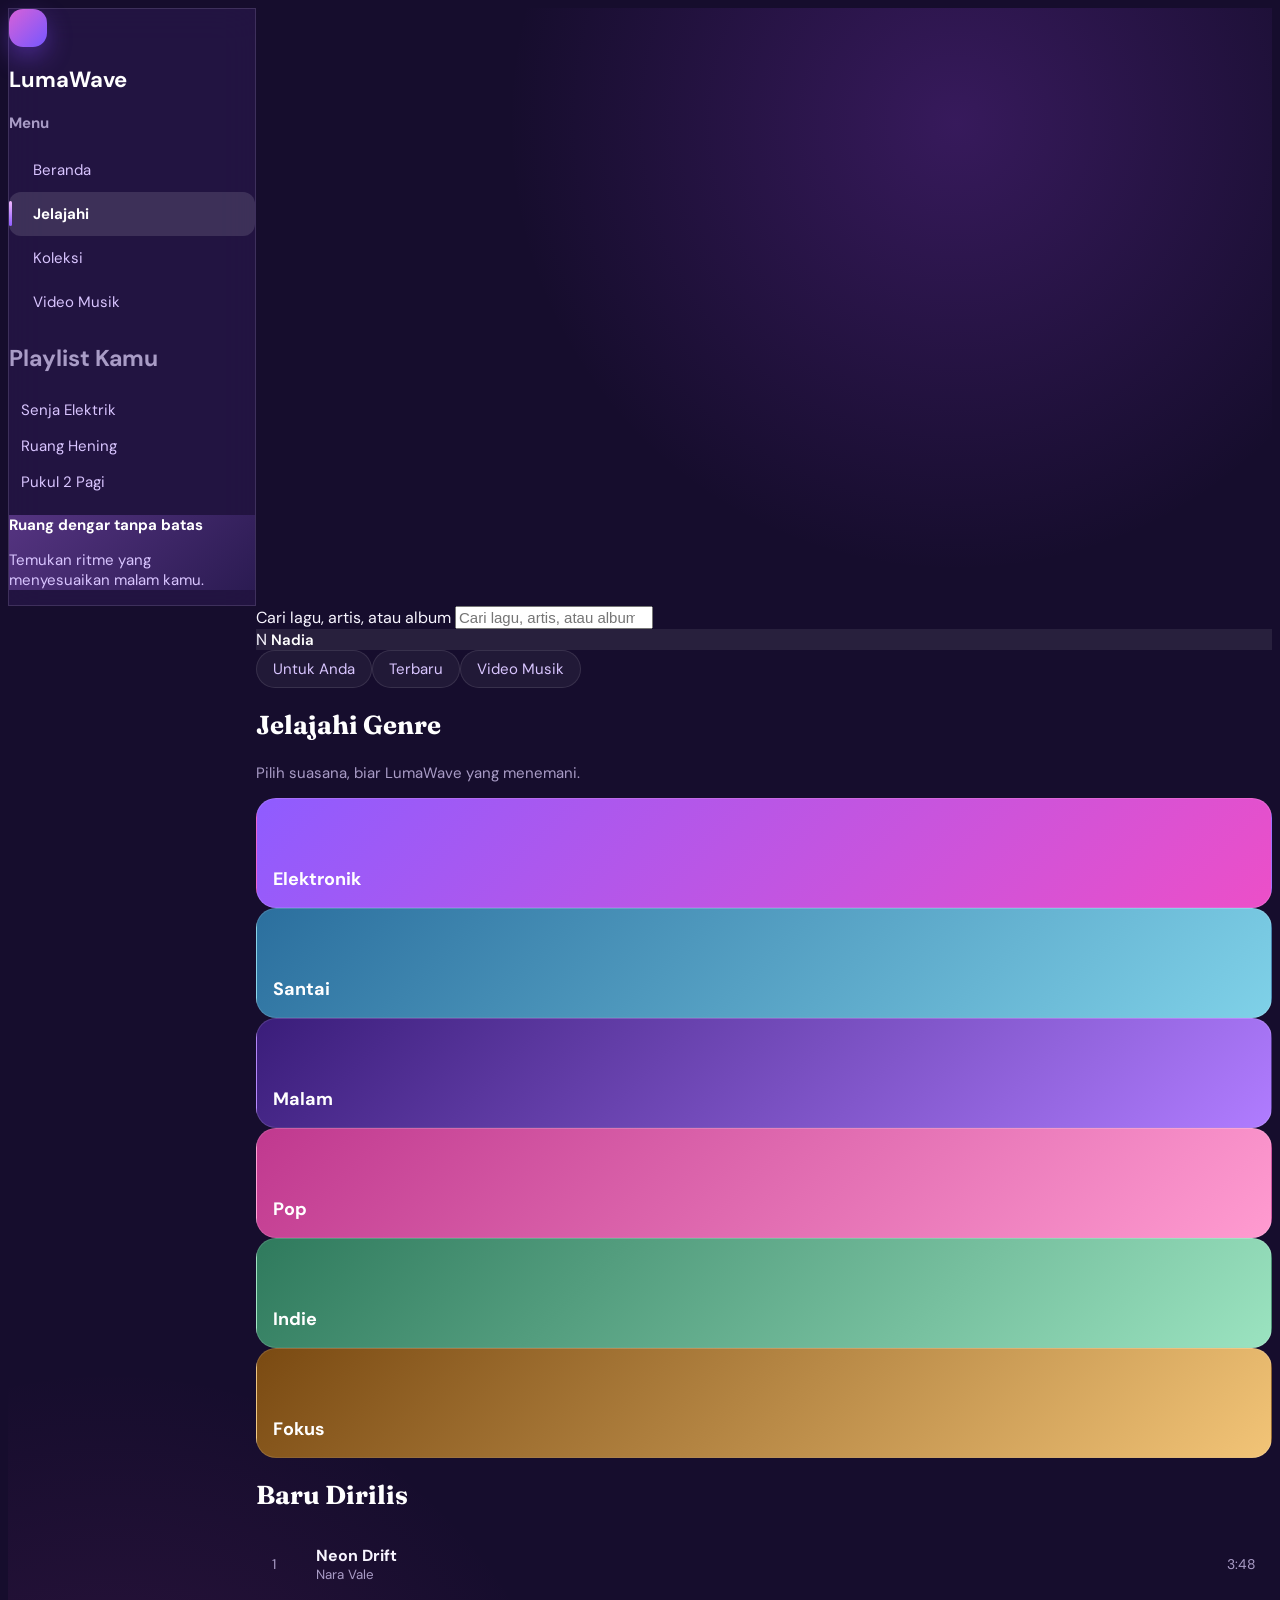
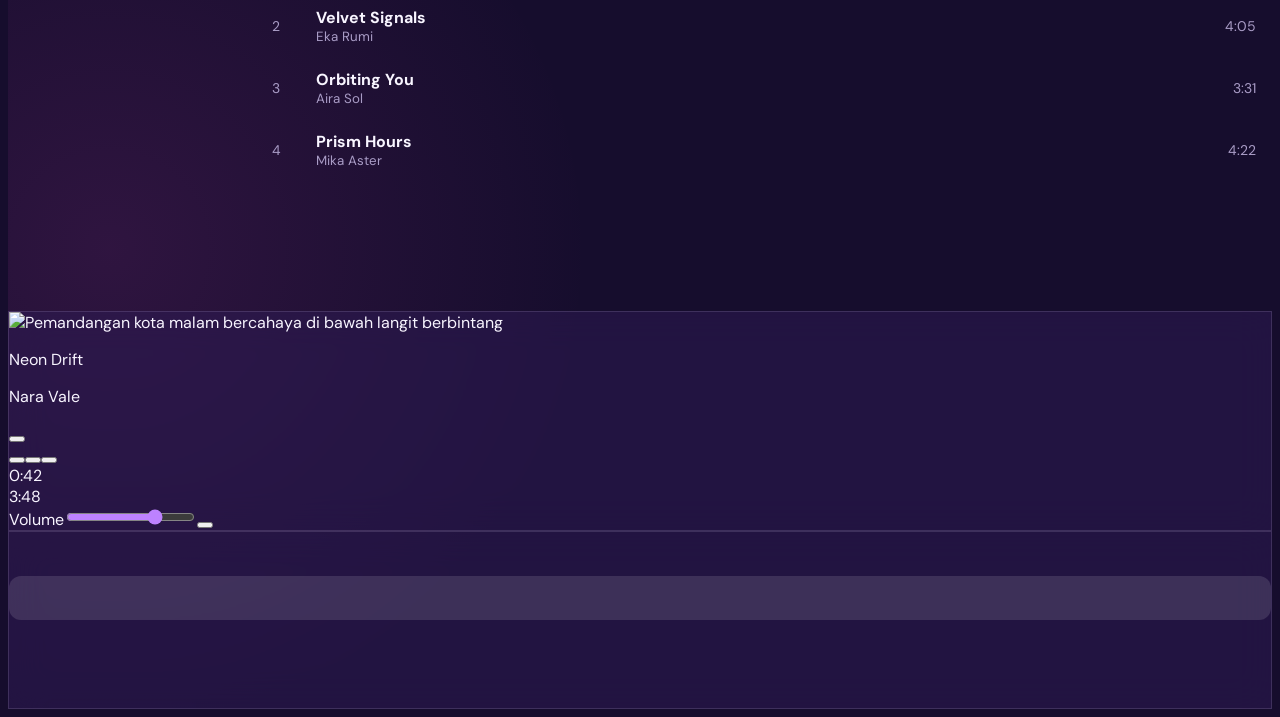
==== jelajahi.html @ eb0e6c45 "first commit" ====
<!doctype html>
<html lang="id">

<head>
  <meta charset="UTF-8">
  <meta name="viewport" content="width=device-width, initial-scale=1.0">
  <title>Jelajahi — LumaWave</title>
  <link
    href="https://fonts.googleapis.com/css2?family=DM+Sans:wght@400;500;600;700&amp;family=Fraunces:opsz,wght@9..144,600;9..144,700&amp;display=swap"
    rel="stylesheet">
  <style>
    :root {
      --bg: #160d2d;
      --panel: rgba(47, 28, 85, .52);
      --line: rgba(230, 215, 255, .14);
      --lavender: #d9c5ff;
      --violet: #8f5cff;
      --magenta: #ec4fc8;
      --muted: #a99cc6;
    }

    * {
      box-sizing: border-box;
    }

    body {
      font-family: "DM Sans", sans-serif;
      color: #f8f5ff;
      overflow-x: hidden;
    }

    .app-shell {
      width: 100%;
      min-height: calc(100 * min(var(--vh, 1vh), 1vh));
      background:
        radial-gradient(circle at 75% 5%, rgba(153, 64, 231, .25), transparent 28rem),
        radial-gradient(circle at 8% 80%, rgba(216, 70, 190, .13), transparent 30rem),
        #160d2d;
    }

    .glass {
      background: var(--panel);
      border: 1px solid var(--line);
      backdrop-filter: blur(18px);
    }

    .sidebar {
      width: 248px;
    }

    .main-area {
      padding-bottom: 130px;
    }

    .hero {
      min-height: 395px;
      overflow: hidden;
      position: relative;
      isolation: isolate;
    }

    .hero::after {
      content: "";
      position: absolute;
      inset: 0;
      z-index: -1;
      background: linear-gradient(90deg, rgba(21, 11, 48, .96) 2%, rgba(26, 12, 53, .68) 48%, rgba(31, 12, 56, .12) 100%);
    }

    .hero-image {
      position: absolute;
      inset: 0;
      z-index: -2;
      width: 100%;
      height: 100%;
      object-fit: cover;
      opacity: .8;
    }

    .brand-mark {
      width: 38px;
      height: 38px;
      border-radius: 14px;
      display: grid;
      place-items: center;
      background: linear-gradient(135deg, #d761d8, #7657ff);
      box-shadow: 0 10px 24px rgba(131, 76, 255, .38);
    }

    .wave-bars {
      height: 48px;
      display: flex;
      align-items: center;
      gap: 4px;
    }

    .wave-bars span {
      width: 4px;
      border-radius: 99px;
      background: linear-gradient(#f2b8ff, #875bff);
      height: 12px;
    }

    .is-playing .wave-bars span {
      animation: pulseWave .8s ease-in-out infinite alternate;
    }

    .is-playing .wave-bars span:nth-child(2n) {
      animation-delay: .2s;
    }

    .is-playing .wave-bars span:nth-child(3n) {
      animation-delay: .45s;
    }

    @keyframes pulseWave {
      from {
        height: 8px;
        opacity: .55;
      }

      to {
        height: 46px;
        opacity: 1;
      }
    }

    .album-card,
    .video-card {
      transition: transform .25s ease, border-color .25s ease, box-shadow .25s ease;
    }

    .album-card:hover,
    .video-card:hover {
      transform: translateY(-5px);
      border-color: rgba(221, 191, 255, .55);
    }

    .album-card.active {
      border-color: #d9b7ff;
      box-shadow: 0 0 0 2px rgba(192, 130, 255, .28), 0 18px 35px rgba(4, 0, 20, .38);
    }

    .album-card.active .album-select {
      opacity: 1;
      transform: scale(1);
    }

    .album-select {
      opacity: 0;
      transform: scale(.75);
      transition: .2s ease;
    }

    .control-button {
      transition: transform .18s ease, background .18s ease;
    }

    .control-button:hover {
      transform: scale(1.07);
    }

    .progress-track {
      cursor: pointer;
    }

    .progress-fill {
      width: 22%;
      transition: width .2s linear;
    }

    .notice {
      opacity: 0;
      transform: translateY(12px);
      pointer-events: none;
      transition: .25s ease;
    }

    .notice.show {
      opacity: 1;
      transform: translateY(0);
    }

    input[type="range"] {
      accent-color: #bd82ff;
    }

    button:focus-visible,
    input:focus-visible {
      outline: 3px solid #e3c8ff;
      outline-offset: 3px;
    }

    .reveal {
      animation: reveal .6s both;
    }

    @keyframes reveal {
      from {
        opacity: 0;
        transform: translateY(16px);
      }

      to {
        opacity: 1;
        transform: translateY(0);
      }
    }

    @media (max-width: 900px) {
      .sidebar {
        display: none;
      }

      .main-area {
        padding-bottom: 162px;
      }

      .player-inner {
        grid-template-columns: 1fr !important;
        gap: 10px;
      }

      .player-extra {
        display: none;
      }
    }

    @media (max-width: 640px) {
      .hero {
        min-height: 455px;
      }

      .hero::after {
        background: linear-gradient(0deg, rgba(21, 11, 48, .98), rgba(31, 12, 56, .22));
      }

      .album-row,
      .video-row {
        overflow-x: auto;
        scroll-snap-type: x mandatory;
        padding-bottom: 10px;
      }

      .album-card {
        min-width: 160px;
        scroll-snap-align: start;
      }

      .video-card {
        min-width: 235px;
        scroll-snap-align: start;
      }

      .mobile-nav {
        display: flex !important;
      }

      .desktop-tabs {
        overflow-x: auto;
      }
    }
  </style>
  <script src="https://cdn.jsdelivr.net/npm/lucide@0.577.0/dist/umd/lucide.min.js" type="text/javascript"></script>
  <script src="https://cdn.tailwindcss.com/3.4.17" type="text/javascript"></script>
  <link rel="stylesheet" href="extra.css">
</head>

<body data-template-id="__page-root" style="background: rgb(22, 13, 45);">
  <div class="app-shell flex">
    <aside class="sidebar glass fixed inset-y-0 left-0 z-30 flex flex-col p-5">
      <header class="flex items-center gap-3 px-2">
        <div class="brand-mark" aria-hidden="true">
          <i data-lucide="waves" class="w-5 h-5"></i>
        </div>
        <h1 data-template-id="brand-name" class="canva-text font-bold tracking-tight"
          style="color: rgb(255, 255, 255); font-weight: 700; font-style: normal; font-size: 22px;">LumaWave</h1>
      </header>
      <nav class="mt-10" aria-label="Navigasi utama">
        <p data-template-id="menu-label" class="canva-text mb-3 px-3 text-xs uppercase tracking-[.18em]"
          style="color: rgb(169, 156, 198); font-weight: 700; font-style: normal; font-size: 15px;">Menu</p>
        <div class="space-y-1"><a href="index.html" class="nav-item"><i data-lucide="home"
              class="w-4 h-4"></i><span>Beranda</span></a><a href="jelajahi.html" class="nav-item"><i
              data-lucide="compass" class="w-4 h-4"></i><span>Jelajahi</span></a><a href="koleksi.html"
            class="nav-item"><i data-lucide="library" class="w-4 h-4"></i><span>Koleksi</span></a><a
            href="video-musik.html" class="nav-item"><i data-lucide="clapperboard" class="w-4 h-4"></i><span>Video
              Musik</span></a></div>
      </nav>
      <section class="mt-9" aria-labelledby="playlist-title">
        <h2 id="playlist-title" data-template-id="playlist-label"
          class="canva-text mb-3 px-3 text-xs uppercase tracking-[.18em]"
          style="color: rgb(169, 156, 198); font-weight: 700; font-style: normal; font-size: 23px;">Playlist Kamu</h2>
        <div class="space-y-1"><a class="pl-link" href="koleksi.html#senja-elektrik">Senja Elektrik</a><a
            class="pl-link" href="koleksi.html#ruang-hening">Ruang Hening</a><a class="pl-link"
            href="koleksi.html#pukul-2-pagi">Pukul 2 Pagi</a></div>
      </section>
      <div data-template-id="sidebar-promo" class="canva-panel mt-auto rounded-2xl p-4"
        style="background: linear-gradient(135deg, rgb(85, 52, 129), rgb(43, 27, 82));"><i data-lucide="sparkles"
          class="mb-3 w-5 h-5 text-fuchsia-200"></i>
        <p data-template-id="promo-title" class="canva-text font-semibold"
          style="color: rgb(255, 255, 255); font-weight: 700; font-style: normal; font-size: 15px;">Ruang dengar tanpa
          batas</p>
        <p data-template-id="promo-copy" class="canva-text mt-1 text-xs leading-relaxed"
          style="color: rgb(217, 197, 255); font-weight: 400; font-style: normal; font-size: 15px;">Temukan ritme yang
          menyesuaikan malam kamu.</p>
      </div>
    </aside>
    <main class="main-area w-full lg:ml-[248px]">
      <div class="mx-auto w-full max-w-[1480px] px-5 py-5 sm:px-8">
        <header class="flex flex-wrap items-center justify-between gap-4 py-2"><label
            class="relative block w-full max-w-md"> <span class="sr-only">Cari lagu, artis, atau album</span> <i
              data-lucide="search" class="absolute left-4 top-1/2 h-4 w-4 -translate-y-1/2 text-violet-200/60"></i>
            <input id="search" data-template-id="search-input"
              class="canva-input w-full rounded-2xl border border-white/10 bg-white/5 py-3 pl-11 pr-4 text-sm text-white placeholder:text-violet-100/45 focus:border-violet-300/60 focus:bg-white/10"
              type="search" placeholder="Cari lagu, artis, atau album..."
              style="font-weight: 400; font-style: normal; font-size: 15px;"> </label>
          <div data-template-id="profile-chip" class="canva-tag flex items-center gap-2 rounded-full px-3 py-2 text-sm"
            style="background: rgba(255, 255, 255, 0.08);"><span
              class="grid h-7 w-7 place-items-center rounded-full bg-gradient-to-br from-fuchsia-300 to-violet-500 font-bold text-[#261244]">N</span>
            <span data-template-id="profile-name" class="canva-text"
              style="color: rgb(255, 255, 255); font-weight: 600; font-style: normal; font-size: 15px;">Nadia</span>
          </div>
        </header>
        <nav class="desktop-tabs mt-6 flex gap-3" aria-label="Kategori musik"><a class="tab-link"
            href="index.html">Untuk Anda</a><a class="tab-link" href="jelajahi.html#terbaru">Terbaru</a><a
            class="tab-link" href="video-musik.html">Video Musik</a></nav>
        <section class="mt-10" aria-labelledby="g1">
          <h2 id="g1" class="page-title">Jelajahi Genre</h2>
          <p class="page-sub">Pilih suasana, biar LumaWave yang menemani.</p>
          <div class="mt-5 grid grid-cols-2 gap-4 md:grid-cols-3"><a class="tile" href="koleksi.html#senja-elektrik"
              style="--a:#8f5cff;--b:#ec4fc8">Elektronik</a><a class="tile" href="koleksi.html#ruang-hening"
              style="--a:#2b6f9e;--b:#7fd1e8">Santai</a><a class="tile" href="koleksi.html#pukul-2-pagi"
              style="--a:#3a1d7a;--b:#b07cff">Malam</a><a class="tile" href="koleksi.html"
              style="--a:#c0398f;--b:#ff9bd0">Pop</a><a class="tile" href="koleksi.html"
              style="--a:#2f7a5d;--b:#9be3c0">Indie</a><a class="tile" href="koleksi.html"
              style="--a:#7a4a12;--b:#f2c477">Fokus</a></div>
        </section>
        <section id="terbaru" class="mt-12 scroll-mt-6" aria-labelledby="g2">
          <h2 id="g2" class="page-title">Baru Dirilis</h2>
          <div class="mt-4">
            <div class="row-track"><span class="no">1</span><span><b>Neon Drift</b><small>Nara Vale</small></span><span
                class="dur">3:48</span></div>
            <div class="row-track"><span class="no">2</span><span><b>Velvet Signals</b><small>Eka
                  Rumi</small></span><span class="dur">4:05</span></div>
            <div class="row-track"><span class="no">3</span><span><b>Orbiting You</b><small>Aira Sol</small></span><span
                class="dur">3:31</span></div>
            <div class="row-track"><span class="no">4</span><span><b>Prism Hours</b><small>Mika
                  Aster</small></span><span class="dur">4:22</span></div>
          </div>
        </section>
      </div>
    </main>
    <footer class="glass fixed bottom-0 left-0 z-40 w-full border-x-0 border-b-0 px-4 py-3 sm:px-7">
      <div class="player-inner mx-auto grid max-w-[1450px] grid-cols-[1fr_auto_1fr] items-center gap-5">
        <div class="flex min-w-0 items-center gap-3">
          <img id="playerArtwork" data-template-id="player-artwork" loading="lazy"
            class="canva-image h-12 w-12 rounded-xl object-cover"
            src="https://images.pexels.com/photos/3075993/pexels-photo-3075993.jpeg?auto=compress&amp;cs=tinysrgb&amp;w=400"
            alt="Pemandangan kota malam bercahaya di bawah langit berbintang">
          <div class="min-w-0">
            <p id="playerSong" class="truncate text-sm font-bold">Neon Drift</p>
            <p id="playerArtist" class="truncate text-xs text-violet-200/70">Nara Vale</p>
          </div><button id="playerLike" type="button" class="ml-1 text-violet-100/70 hover:text-fuchsia-200"
            aria-label="Sukai lagu"><i data-lucide="heart" class="heart-icon h-4 w-4"></i></button>
        </div>
        <div class="flex flex-col items-center gap-2">
          <div class="flex items-center gap-4">
            <button id="previousButton" class="control-button" type="button" aria-label="Lagu sebelumnya"><i
                data-lucide="skip-back" class="h-4 w-4 fill-current"></i></button><button id="mainPlay" type="button"
              class="control-button grid h-10 w-10 place-items-center rounded-full bg-white text-[#4b2470]"
              aria-label="Putar atau jeda"><i data-lucide="play" class="play-icon h-4 w-4 fill-current"></i><i
                data-lucide="pause" class="pause-icon hidden h-4 w-4 fill-current"></i></button><button id="nextButton"
              class="control-button" type="button" aria-label="Lagu berikutnya"><i data-lucide="skip-forward"
                class="h-4 w-4 fill-current"></i></button>
          </div>
          <div class="flex w-[200px] items-center gap-2 text-[10px] text-violet-200/65">
            <span id="elapsed">0:42</span>
            <div id="progressTrack" class="progress-track h-1.5 flex-1 overflow-hidden rounded-full bg-white/15"
              role="slider" aria-label="Posisi lagu" aria-valuemin="0" aria-valuemax="100" aria-valuenow="22"
              tabindex="0">
              <div id="progressFill"
                class="progress-fill h-full rounded-full bg-gradient-to-r from-fuchsia-300 to-violet-400"></div>
            </div><span>3:48</span>
          </div>
        </div>
        <div class="player-extra flex justify-end gap-3">
          <i data-lucide="volume-2" class="h-4 w-4 text-violet-200/75"></i><label class="sr-only"
            for="volume">Volume</label><input id="volume" type="range" min="0" max="100" value="72" class="w-24"><button
            type="button" aria-label="Buka antrean" class="control-button"><i data-lucide="list-music"
              class="h-5 w-5"></i></button>
        </div>
      </div>
    </footer>
    <nav
      class="mobile-nav glass fixed bottom-[88px] left-1/2 z-30 hidden w-[calc(100%-32px)] -translate-x-1/2 items-center justify-around rounded-2xl px-3 py-2"
      aria-label="Navigasi seluler"><a href="index.html" class="mnav" aria-label="Beranda"><i data-lucide="home"
          class="h-5 w-5"></i></a><a href="jelajahi.html" class="mnav" aria-label="Jelajahi"><i data-lucide="compass"
          class="h-5 w-5"></i></a><a href="koleksi.html" class="mnav" aria-label="Koleksi"><i data-lucide="library"
          class="h-5 w-5"></i></a><a href="video-musik.html" class="mnav" aria-label="Video Musik"><i
          data-lucide="clapperboard" class="h-5 w-5"></i></a>
    </nav>
    <div id="notice"
      class="notice fixed bottom-36 left-1/2 z-50 -translate-x-1/2 rounded-full border border-white/15 bg-[#3c2163] px-4 py-2 text-sm shadow-xl"
      role="status"></div>
  </div>
  <script>
    document.addEventListener("DOMContentLoaded", () => {
      lucide.createIcons();
      let playing = false, liked = false, progress = 22, timer;
      const visualizer = document.getElementById("visualizer");
      const fill = document.getElementById("progressFill");
      const elapsed = document.getElementById("elapsed");
      const notice = document.getElementById("notice");

      function showNotice(message) {
        notice.textContent = message; notice.classList.add("show");
        clearTimeout(notice.hideTimer);
        notice.hideTimer = setTimeout(() => notice.classList.remove("show"), 2400);
      }
      function renderPlayState() {
        document.querySelectorAll(".play-icon").forEach(el => el.classList.toggle("hidden", playing));
        document.querySelectorAll(".pause-icon").forEach(el => el.classList.toggle("hidden", !playing));
        visualizer?.classList.toggle("is-playing", playing);
        document.getElementById("heroPlay")?.setAttribute("aria-label", playing ? "Jeda musik" : "Putar musik");
      }
      function togglePlay() {
        playing = !playing; renderPlayState();
        clearInterval(timer);
        if (playing) timer = setInterval(() => {
          progress = progress >= 100 ? 0 : progress + 0.25;
          updateProgress();
        }, 1000);
      }
      function updateProgress() {
        fill.style.width = progress + "%";
        document.getElementById("progressTrack").setAttribute("aria-valuenow", Math.round(progress));
        const seconds = Math.floor(228 * progress / 100);
        elapsed.textContent = Math.floor(seconds / 60) + ":" + String(seconds % 60).padStart(2, "0");
      }
      function toggleLike() {
        liked = !liked;
        document.querySelectorAll(".heart-icon").forEach(icon => {
          icon.classList.toggle("fill-current", liked);
          icon.classList.toggle("text-fuchsia-300", liked);
        });
        showNotice(liked ? "Ditambahkan ke lagu favorit" : "Dihapus dari lagu favorit");
      }
      document.getElementById("heroPlay")?.addEventListener("click", togglePlay);
      document.getElementById("mainPlay").addEventListener("click", togglePlay);
      document.getElementById("heroLike")?.addEventListener("click", toggleLike);
      document.getElementById("playerLike").addEventListener("click", toggleLike);
      document.getElementById("shareButton")?.addEventListener("click", async () => {
        try { await navigator.clipboard.writeText("Midnight Echoes — Nara Vale | LumaWave"); showNotice("Judul lagu disalin ke clipboard"); }
        catch { showNotice("Siap dibagikan: Midnight Echoes — Nara Vale"); }
      });
      function setProgressFromEvent(event) {
        const rect = event.currentTarget.getBoundingClientRect();
        progress = Math.max(0, Math.min(100, ((event.clientX - rect.left) / rect.width) * 100));
        updateProgress();
      }
      const progressTrack = document.getElementById("progressTrack");
      progressTrack.addEventListener("click", setProgressFromEvent);
      progressTrack.addEventListener("keydown", (event) => {
        if (event.key === "ArrowRight" || event.key === "ArrowUp") { progress = Math.min(100, progress + 5); updateProgress(); event.preventDefault(); }
        if (event.key === "ArrowLeft" || event.key === "ArrowDown") { progress = Math.max(0, progress - 5); updateProgress(); event.preventDefault(); }
      });
      document.getElementById("previousButton").addEventListener("click", () => { progress = 0; updateProgress(); showNotice("Kembali ke awal lagu"); });
      document.getElementById("nextButton").addEventListener("click", () => { progress = 0; updateProgress(); showNotice("Lagu berikutnya dipilih"); });
      document.querySelectorAll(".album-card").forEach(card => card.addEventListener("click", () => {
        document.querySelectorAll(".album-card").forEach(item => item.classList.remove("active"));
        card.classList.add("active");
        document.getElementById("playerSong").textContent = card.dataset.song;
        document.getElementById("playerArtist").textContent = card.dataset.artist;
        const source = card.querySelector("img").getAttribute("src");
        if (source) document.getElementById("playerArtwork").setAttribute("src", source);
        progress = 0; updateProgress();
        if (!playing) togglePlay();
        showNotice(card.dataset.song + " sedang diputar");
      }));
    });
  </script>

  <script>
    (function () {
      var p = location.pathname.split('/').pop() || 'index.html', h = location.hash;
      document.querySelectorAll('.nav-item,.tab-link,.mnav').forEach(function (a) {
        var u = a.getAttribute('href').split('#');
        if (u[0] === p && (!u[1] || '#' + u[1] === h)) a.setAttribute('aria-current', 'page');
      });
    })();
  </script>
</body>

</html>
---- extra.css ----
/* extra.css — gaya tambahan untuk tautan/tombol dan halaman baru LumaWave */

/* Perbaikan: sidebar tampil di >900px tapi margin bawaan baru aktif di >=1024px */
@media (min-width: 901px) { body .main-area { margin-left: 248px; } }

/* Menu sidebar */
body .nav-item {
  position: relative; display: flex; align-items: center; gap: .75rem;
  padding: .75rem; border-radius: .75rem; color: #d9c5ff; font-size: 15px; text-decoration: none;
  transition: background .2s, color .2s, transform .2s;
}
body .nav-item:hover { background: rgba(255, 255, 255, .07); color: #fff; transform: translateX(3px); }
body .nav-item[aria-current="page"] { background: rgba(255, 255, 255, .12); color: #fff; font-weight: 700; }
body .nav-item[aria-current="page"]::before {
  content: ""; position: absolute; left: 0; top: 22%; bottom: 22%; width: 3px; border-radius: 3px;
  background: linear-gradient(#f2b8ff, #8f5cff);
}

/* Playlist di sidebar */
body .pl-link {
  display: block; padding: .5rem .75rem; border-radius: .5rem; color: #d9c5ff; font-size: 15px; text-decoration: none;
  transition: background .2s, color .2s;
}
body .pl-link:hover { background: rgba(255, 255, 255, .07); color: #fff; }

/* Tab kategori */
body .tab-link {
  display: inline-block; padding: .5rem 1rem; border-radius: 999px; white-space: nowrap;
  border: 1px solid rgba(255, 255, 255, .1); background: rgba(255, 255, 255, .05);
  color: #d9c5ff; font-size: 15px; text-decoration: none; transition: background .2s, color .2s, transform .2s;
}
body .tab-link:hover { background: rgba(255, 255, 255, .12); color: #fff; transform: translateY(-1px); }
body .tab-link[aria-current="page"] { background: #fff; border-color: #fff; color: #4b2470; font-weight: 700; }

/* Tautan "Lihat semua" */
body .see-all { color: #d9aaff; font-weight: 700; font-size: 15px; padding: .5rem .75rem; border-radius: 999px; text-decoration: none; transition: background .2s; }
body .see-all::after { content: " \2192"; }
body .see-all:hover { background: rgba(255, 255, 255, .08); }

/* Navigasi seluler */
body .mnav { display: grid; place-items: center; min-width: 44px; min-height: 44px; border-radius: .75rem; color: #c8b6ea; }
body .mnav[aria-current="page"] { color: #fff; background: rgba(255, 255, 255, .12); }

body a:focus-visible { outline: 3px solid #e3c8ff; outline-offset: 3px; }

/* Halaman baru */
.page-title { font-family: "Fraunces", serif; font-weight: 700; font-size: 26px; color: #fff; }
.page-sub { margin-top: .25rem; color: #a99cc6; font-size: 15px; }
body .tile {
  display: flex; align-items: flex-end; min-height: 110px; padding: 1rem; border-radius: 1.25rem;
  font-weight: 700; font-size: 18px; color: #fff; text-decoration: none;
  background: linear-gradient(135deg, var(--a), var(--b)); border: 1px solid rgba(255, 255, 255, .12);
  transition: transform .25s, box-shadow .25s;
}
body .tile:hover { transform: translateY(-4px); box-shadow: 0 16px 30px rgba(4, 0, 20, .4); }
.row-track { display: grid; grid-template-columns: 32px 1fr auto; gap: 12px; align-items: center; padding: .75rem 1rem; border-radius: .75rem; transition: background .2s; }
.row-track:hover { background: rgba(255, 255, 255, .07); }
.row-track small { display: block; color: #a99cc6; }
.row-track .no, .row-track .dur { color: #a99cc6; font-size: 14px; }

@media (prefers-reduced-motion: reduce) {
  body .nav-item, body .tab-link, body .tile { transition: none; transform: none !important; }
}
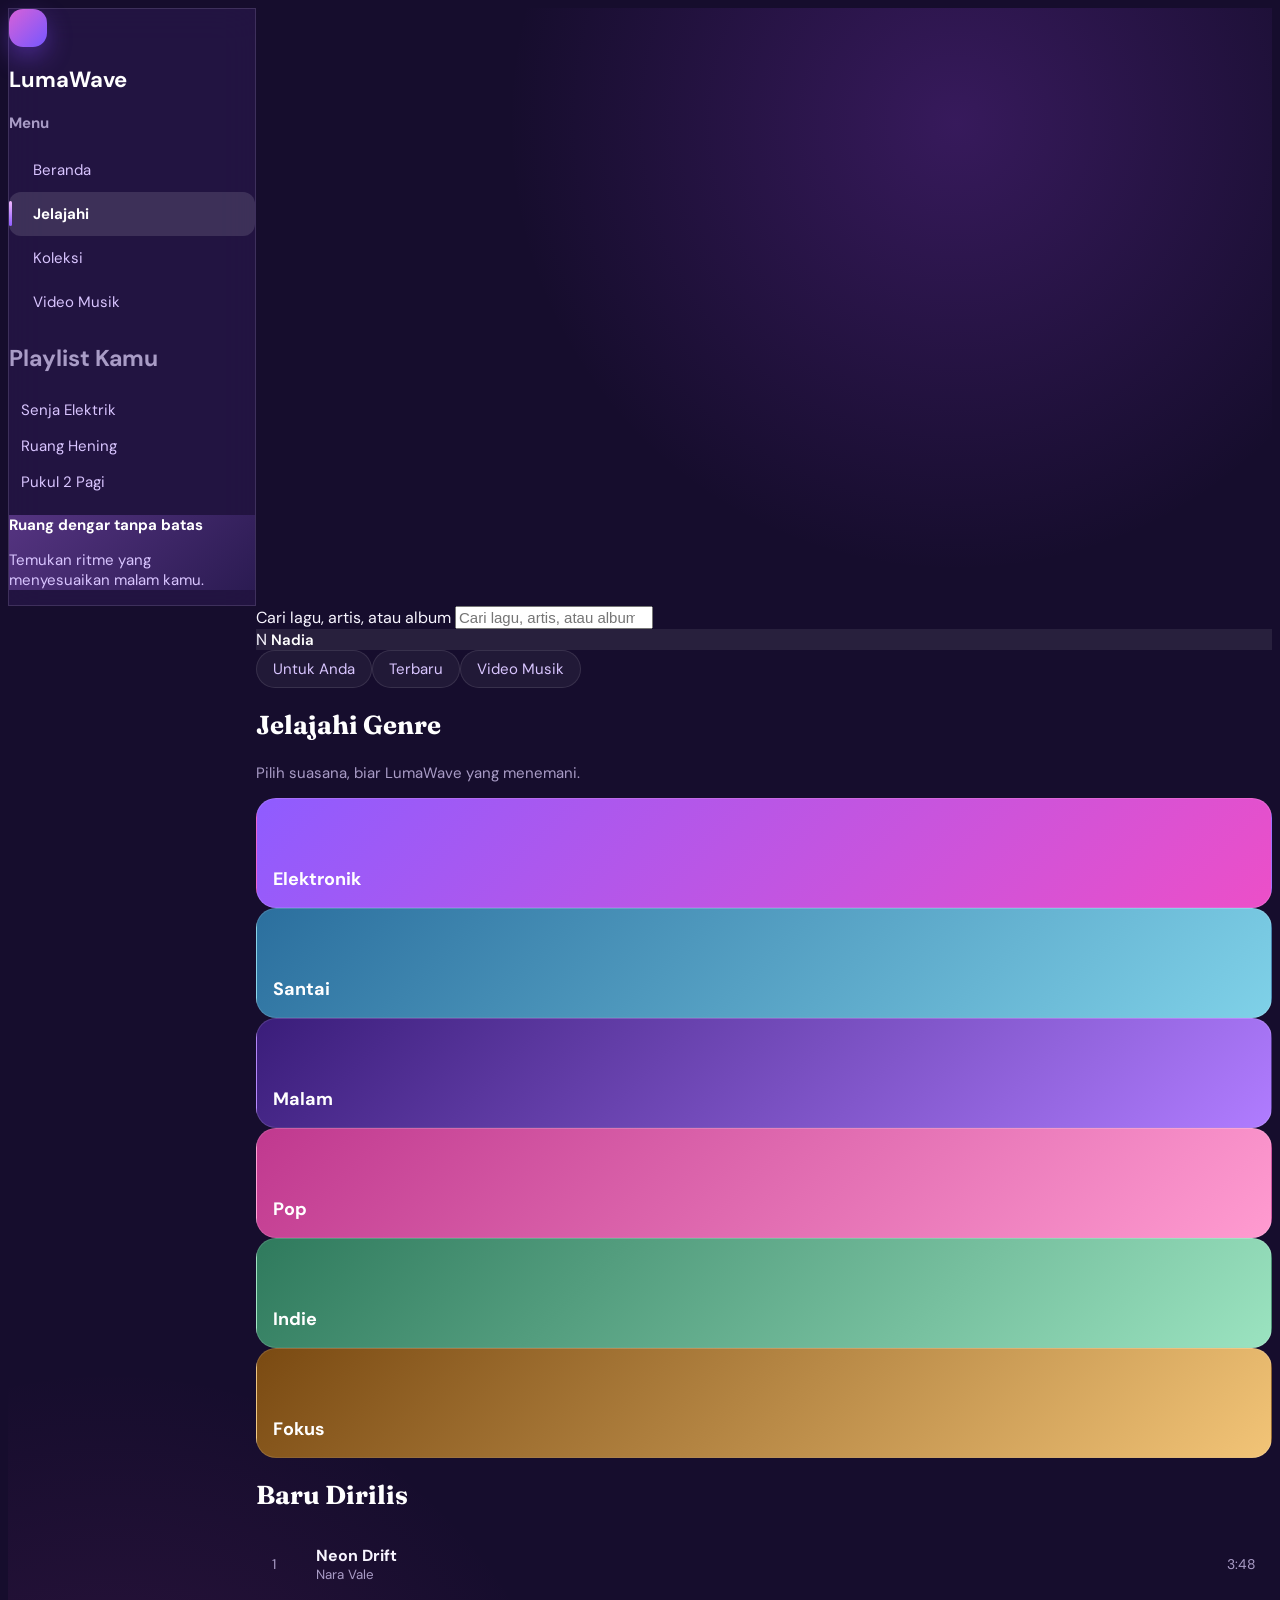
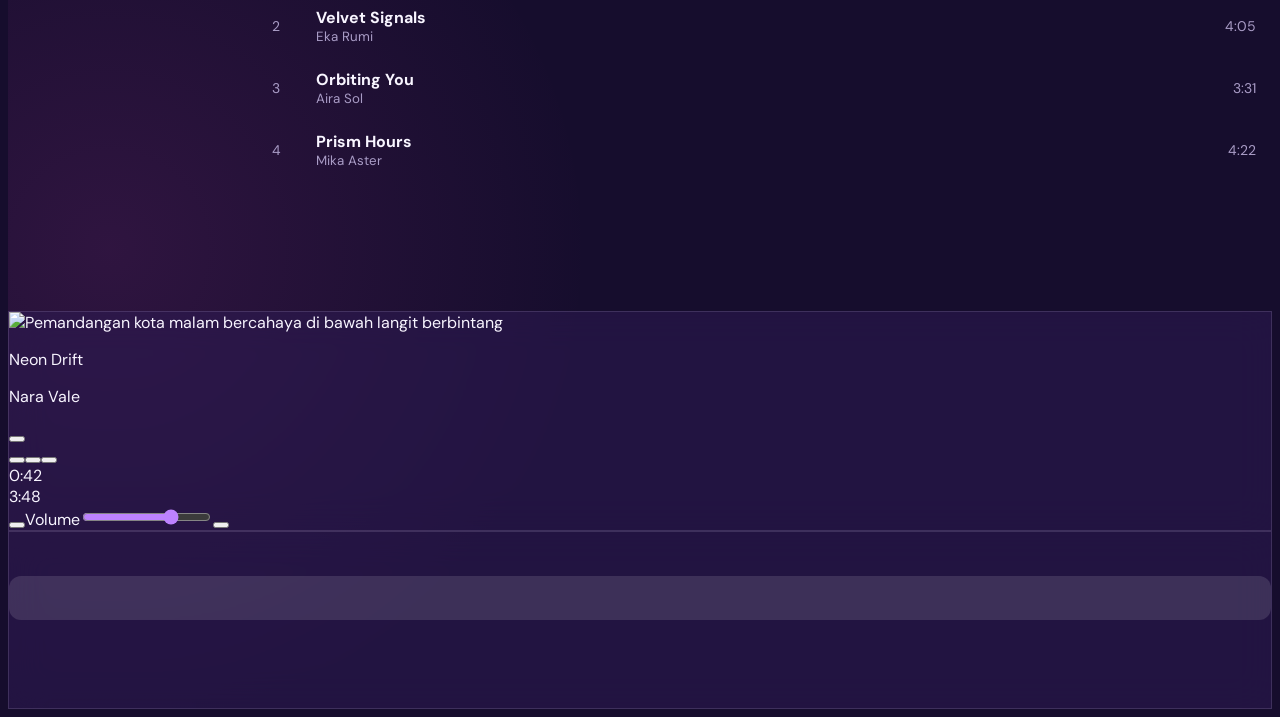
==== commit 44148baa: "run" ====
--- a/jelajahi.html
+++ b/jelajahi.html
@@ -1,13 +1,8 @@
 <!doctype html>
-<html lang="id">
-
-<head>
-  <meta charset="UTF-8">
+<html lang="id"><head><meta charset="UTF-8">
   <meta name="viewport" content="width=device-width, initial-scale=1.0">
   <title>Jelajahi — LumaWave</title>
-  <link
-    href="https://fonts.googleapis.com/css2?family=DM+Sans:wght@400;500;600;700&amp;family=Fraunces:opsz,wght@9..144,600;9..144,700&amp;display=swap"
-    rel="stylesheet">
+  <link href="https://fonts.googleapis.com/css2?family=DM+Sans:wght@400;500;600;700&amp;family=Fraunces:opsz,wght@9..144,600;9..144,700&amp;display=swap" rel="stylesheet">
   <style>
     :root {
       --bg: #160d2d;
@@ -18,17 +13,8 @@
       --magenta: #ec4fc8;
       --muted: #a99cc6;
     }
-
-    * {
-      box-sizing: border-box;
-    }
-
-    body {
-      font-family: "DM Sans", sans-serif;
-      color: #f8f5ff;
-      overflow-x: hidden;
-    }
-
+    * { box-sizing: border-box; }
+    body { font-family: "DM Sans", sans-serif; color: #f8f5ff; overflow-x: hidden; }
     .app-shell {
       width: 100%;
       min-height: calc(100 * min(var(--vh, 1vh), 1vh));
@@ -37,458 +23,127 @@
         radial-gradient(circle at 8% 80%, rgba(216, 70, 190, .13), transparent 30rem),
         #160d2d;
     }
-
-    .glass {
-      background: var(--panel);
-      border: 1px solid var(--line);
-      backdrop-filter: blur(18px);
-    }
-
-    .sidebar {
-      width: 248px;
-    }
-
-    .main-area {
-      padding-bottom: 130px;
-    }
-
+    .glass { background: var(--panel); border: 1px solid var(--line); backdrop-filter: blur(18px); }
+    .sidebar { width: 248px; }
+    .main-area { padding-bottom: 130px; }
     .hero {
       min-height: 395px;
       overflow: hidden;
       position: relative;
       isolation: isolate;
     }
-
     .hero::after {
-      content: "";
-      position: absolute;
-      inset: 0;
-      z-index: -1;
+      content: ""; position: absolute; inset: 0; z-index: -1;
       background: linear-gradient(90deg, rgba(21, 11, 48, .96) 2%, rgba(26, 12, 53, .68) 48%, rgba(31, 12, 56, .12) 100%);
     }
-
-    .hero-image {
-      position: absolute;
-      inset: 0;
-      z-index: -2;
-      width: 100%;
-      height: 100%;
-      object-fit: cover;
-      opacity: .8;
-    }
-
+    .hero-image { position: absolute; inset: 0; z-index: -2; width: 100%; height: 100%; object-fit: cover; opacity: .8; }
     .brand-mark {
-      width: 38px;
-      height: 38px;
-      border-radius: 14px;
-      display: grid;
-      place-items: center;
+      width: 38px; height: 38px; border-radius: 14px;
+      display: grid; place-items: center;
       background: linear-gradient(135deg, #d761d8, #7657ff);
       box-shadow: 0 10px 24px rgba(131, 76, 255, .38);
     }
-
-    .wave-bars {
-      height: 48px;
-      display: flex;
-      align-items: center;
-      gap: 4px;
+    .wave-bars { height: 48px; display: flex; align-items: center; gap: 4px; }
+    .wave-bars span { width: 4px; border-radius: 99px; background: linear-gradient(#f2b8ff, #875bff); height: 12px; }
+    .is-playing .wave-bars span { animation: pulseWave .8s ease-in-out infinite alternate; }
+    .is-playing .wave-bars span:nth-child(2n) { animation-delay: .2s; }
+    .is-playing .wave-bars span:nth-child(3n) { animation-delay: .45s; }
+    @keyframes pulseWave { from { height: 8px; opacity: .55; } to { height: 46px; opacity: 1; } }
+    .album-card, .video-card { transition: transform .25s ease, border-color .25s ease, box-shadow .25s ease; }
+    .album-card:hover, .video-card:hover { transform: translateY(-5px); border-color: rgba(221, 191, 255, .55); }
+    .album-card.active { border-color: #d9b7ff; box-shadow: 0 0 0 2px rgba(192, 130, 255, .28), 0 18px 35px rgba(4, 0, 20, .38); }
+    .album-card.active .album-select { opacity: 1; transform: scale(1); }
+    .album-select { opacity: 0; transform: scale(.75); transition: .2s ease; }
+    .control-button { transition: transform .18s ease, background .18s ease; }
+    .control-button:hover { transform: scale(1.07); }
+    .progress-track { cursor: pointer; }
+    .progress-fill { width: 22%; transition: width .2s linear; }
+    .notice { opacity: 0; transform: translateY(12px); pointer-events: none; transition: .25s ease; }
+    .notice.show { opacity: 1; transform: translateY(0); }
+    input[type="range"] { accent-color: #bd82ff; }
+    button:focus-visible, input:focus-visible { outline: 3px solid #e3c8ff; outline-offset: 3px; }
+    .reveal { animation: reveal .6s both; }
+    @keyframes reveal { from { opacity: 0; transform: translateY(16px); } to { opacity: 1; transform: translateY(0); } }
+    @media (max-width: 900px) {
+      .sidebar { display: none; }
+      .main-area { padding-bottom: 162px; }
+      .player-inner { grid-template-columns: 1fr !important; gap: 10px; }
+      .player-extra { display: none; }
     }
-
-    .wave-bars span {
-      width: 4px;
-      border-radius: 99px;
-      background: linear-gradient(#f2b8ff, #875bff);
-      height: 12px;
-    }
-
-    .is-playing .wave-bars span {
-      animation: pulseWave .8s ease-in-out infinite alternate;
-    }
-
-    .is-playing .wave-bars span:nth-child(2n) {
-      animation-delay: .2s;
-    }
-
-    .is-playing .wave-bars span:nth-child(3n) {
-      animation-delay: .45s;
-    }
-
-    @keyframes pulseWave {
-      from {
-        height: 8px;
-        opacity: .55;
-      }
-
-      to {
-        height: 46px;
-        opacity: 1;
-      }
-    }
-
-    .album-card,
-    .video-card {
-      transition: transform .25s ease, border-color .25s ease, box-shadow .25s ease;
-    }
-
-    .album-card:hover,
-    .video-card:hover {
-      transform: translateY(-5px);
-      border-color: rgba(221, 191, 255, .55);
-    }
-
-    .album-card.active {
-      border-color: #d9b7ff;
-      box-shadow: 0 0 0 2px rgba(192, 130, 255, .28), 0 18px 35px rgba(4, 0, 20, .38);
-    }
-
-    .album-card.active .album-select {
-      opacity: 1;
-      transform: scale(1);
-    }
-
-    .album-select {
-      opacity: 0;
-      transform: scale(.75);
-      transition: .2s ease;
-    }
-
-    .control-button {
-      transition: transform .18s ease, background .18s ease;
-    }
-
-    .control-button:hover {
-      transform: scale(1.07);
-    }
-
-    .progress-track {
-      cursor: pointer;
-    }
-
-    .progress-fill {
-      width: 22%;
-      transition: width .2s linear;
-    }
-
-    .notice {
-      opacity: 0;
-      transform: translateY(12px);
-      pointer-events: none;
-      transition: .25s ease;
-    }
-
-    .notice.show {
-      opacity: 1;
-      transform: translateY(0);
-    }
-
-    input[type="range"] {
-      accent-color: #bd82ff;
-    }
-
-    button:focus-visible,
-    input:focus-visible {
-      outline: 3px solid #e3c8ff;
-      outline-offset: 3px;
-    }
-
-    .reveal {
-      animation: reveal .6s both;
-    }
-
-    @keyframes reveal {
-      from {
-        opacity: 0;
-        transform: translateY(16px);
-      }
-
-      to {
-        opacity: 1;
-        transform: translateY(0);
-      }
-    }
-
-    @media (max-width: 900px) {
-      .sidebar {
-        display: none;
-      }
-
-      .main-area {
-        padding-bottom: 162px;
-      }
-
-      .player-inner {
-        grid-template-columns: 1fr !important;
-        gap: 10px;
-      }
-
-      .player-extra {
-        display: none;
-      }
-    }
-
     @media (max-width: 640px) {
-      .hero {
-        min-height: 455px;
-      }
-
-      .hero::after {
-        background: linear-gradient(0deg, rgba(21, 11, 48, .98), rgba(31, 12, 56, .22));
-      }
-
-      .album-row,
-      .video-row {
-        overflow-x: auto;
-        scroll-snap-type: x mandatory;
-        padding-bottom: 10px;
-      }
-
-      .album-card {
-        min-width: 160px;
-        scroll-snap-align: start;
-      }
-
-      .video-card {
-        min-width: 235px;
-        scroll-snap-align: start;
-      }
-
-      .mobile-nav {
-        display: flex !important;
-      }
-
-      .desktop-tabs {
-        overflow-x: auto;
-      }
+      .hero { min-height: 455px; }
+      .hero::after { background: linear-gradient(0deg, rgba(21, 11, 48, .98), rgba(31, 12, 56, .22)); }
+      .album-row, .video-row { overflow-x: auto; scroll-snap-type: x mandatory; padding-bottom: 10px; }
+      .album-card { min-width: 160px; scroll-snap-align: start; }
+      .video-card { min-width: 235px; scroll-snap-align: start; }
+      .mobile-nav { display: flex !important; }
+      .desktop-tabs { overflow-x: auto; }
     }
   </style>
   <script src="https://cdn.jsdelivr.net/npm/lucide@0.577.0/dist/umd/lucide.min.js" type="text/javascript"></script>
   <script src="https://cdn.tailwindcss.com/3.4.17" type="text/javascript"></script>
   <link rel="stylesheet" href="extra.css">
 </head>
-
-<body data-template-id="__page-root" style="background: rgb(22, 13, 45);">
+ <body data-template-id="__page-root" style="background: rgb(22, 13, 45);">
   <div class="app-shell flex">
-    <aside class="sidebar glass fixed inset-y-0 left-0 z-30 flex flex-col p-5">
-      <header class="flex items-center gap-3 px-2">
-        <div class="brand-mark" aria-hidden="true">
-          <i data-lucide="waves" class="w-5 h-5"></i>
-        </div>
-        <h1 data-template-id="brand-name" class="canva-text font-bold tracking-tight"
-          style="color: rgb(255, 255, 255); font-weight: 700; font-style: normal; font-size: 22px;">LumaWave</h1>
-      </header>
-      <nav class="mt-10" aria-label="Navigasi utama">
-        <p data-template-id="menu-label" class="canva-text mb-3 px-3 text-xs uppercase tracking-[.18em]"
-          style="color: rgb(169, 156, 198); font-weight: 700; font-style: normal; font-size: 15px;">Menu</p>
-        <div class="space-y-1"><a href="index.html" class="nav-item"><i data-lucide="home"
-              class="w-4 h-4"></i><span>Beranda</span></a><a href="jelajahi.html" class="nav-item"><i
-              data-lucide="compass" class="w-4 h-4"></i><span>Jelajahi</span></a><a href="koleksi.html"
-            class="nav-item"><i data-lucide="library" class="w-4 h-4"></i><span>Koleksi</span></a><a
-            href="video-musik.html" class="nav-item"><i data-lucide="clapperboard" class="w-4 h-4"></i><span>Video
-              Musik</span></a></div>
-      </nav>
-      <section class="mt-9" aria-labelledby="playlist-title">
-        <h2 id="playlist-title" data-template-id="playlist-label"
-          class="canva-text mb-3 px-3 text-xs uppercase tracking-[.18em]"
-          style="color: rgb(169, 156, 198); font-weight: 700; font-style: normal; font-size: 23px;">Playlist Kamu</h2>
-        <div class="space-y-1"><a class="pl-link" href="koleksi.html#senja-elektrik">Senja Elektrik</a><a
-            class="pl-link" href="koleksi.html#ruang-hening">Ruang Hening</a><a class="pl-link"
-            href="koleksi.html#pukul-2-pagi">Pukul 2 Pagi</a></div>
-      </section>
-      <div data-template-id="sidebar-promo" class="canva-panel mt-auto rounded-2xl p-4"
-        style="background: linear-gradient(135deg, rgb(85, 52, 129), rgb(43, 27, 82));"><i data-lucide="sparkles"
-          class="mb-3 w-5 h-5 text-fuchsia-200"></i>
-        <p data-template-id="promo-title" class="canva-text font-semibold"
-          style="color: rgb(255, 255, 255); font-weight: 700; font-style: normal; font-size: 15px;">Ruang dengar tanpa
-          batas</p>
-        <p data-template-id="promo-copy" class="canva-text mt-1 text-xs leading-relaxed"
-          style="color: rgb(217, 197, 255); font-weight: 400; font-style: normal; font-size: 15px;">Temukan ritme yang
-          menyesuaikan malam kamu.</p>
+   <aside class="sidebar glass fixed inset-y-0 left-0 z-30 flex flex-col p-5">
+    <header class="flex items-center gap-3 px-2">
+     <div class="brand-mark" aria-hidden="true">
+      <i data-lucide="waves" class="w-5 h-5"></i>
+     </div>
+     <h1 data-template-id="brand-name" class="canva-text font-bold tracking-tight" style="color: rgb(255, 255, 255); font-weight: 700; font-style: normal; font-size: 22px;">LumaWave</h1>
+    </header>
+    <nav class="mt-10" aria-label="Navigasi utama">
+     <p data-template-id="menu-label" class="canva-text mb-3 px-3 text-xs uppercase tracking-[.18em]" style="color: rgb(169, 156, 198); font-weight: 700; font-style: normal; font-size: 15px;">Menu</p>
+     <div class="space-y-1"><a href="index.html" class="nav-item"><i data-lucide="home" class="w-4 h-4"></i><span>Beranda</span></a><a href="jelajahi.html" class="nav-item"><i data-lucide="compass" class="w-4 h-4"></i><span>Jelajahi</span></a><a href="koleksi.html" class="nav-item"><i data-lucide="library" class="w-4 h-4"></i><span>Koleksi</span></a><a href="video-musik.html" class="nav-item"><i data-lucide="clapperboard" class="w-4 h-4"></i><span>Video Musik</span></a></div>
+    </nav>
+    <section class="mt-9" aria-labelledby="playlist-title">
+     <h2 id="playlist-title" data-template-id="playlist-label" class="canva-text mb-3 px-3 text-xs uppercase tracking-[.18em]" style="color: rgb(169, 156, 198); font-weight: 700; font-style: normal; font-size: 23px;">Playlist Kamu</h2>
+     <div class="space-y-1"><a class="pl-link" href="koleksi.html#senja-elektrik">Senja Elektrik</a><a class="pl-link" href="koleksi.html#ruang-hening">Ruang Hening</a><a class="pl-link" href="koleksi.html#pukul-2-pagi">Pukul 2 Pagi</a></div>
+    </section>
+    <div data-template-id="sidebar-promo" class="canva-panel mt-auto rounded-2xl p-4" style="background: linear-gradient(135deg, rgb(85, 52, 129), rgb(43, 27, 82));"><i data-lucide="sparkles" class="mb-3 w-5 h-5 text-fuchsia-200"></i>
+     <p data-template-id="promo-title" class="canva-text font-semibold" style="color: rgb(255, 255, 255); font-weight: 700; font-style: normal; font-size: 15px;">Ruang dengar tanpa batas</p>
+     <p data-template-id="promo-copy" class="canva-text mt-1 text-xs leading-relaxed" style="color: rgb(217, 197, 255); font-weight: 400; font-style: normal; font-size: 15px;">Temukan ritme yang menyesuaikan malam kamu.</p>
+    </div>
+   </aside>
+   <main class="main-area w-full lg:ml-[248px]">
+    <div class="mx-auto w-full max-w-[1480px] px-5 py-5 sm:px-8">
+     <header class="flex flex-wrap items-center justify-between gap-4 py-2"><label class="relative block w-full max-w-md"> <span class="sr-only">Cari lagu, artis, atau album</span> <i data-lucide="search" class="absolute left-4 top-1/2 h-4 w-4 -translate-y-1/2 text-violet-200/60"></i> <input id="search" data-template-id="search-input" class="canva-input w-full rounded-2xl border border-white/10 bg-white/5 py-3 pl-11 pr-4 text-sm text-white placeholder:text-violet-100/45 focus:border-violet-300/60 focus:bg-white/10" type="search" placeholder="Cari lagu, artis, atau album..." style="font-weight: 400; font-style: normal; font-size: 15px;"> </label>
+      <div data-template-id="profile-chip" class="canva-tag flex items-center gap-2 rounded-full px-3 py-2 text-sm" style="background: rgba(255, 255, 255, 0.08);"><span class="grid h-7 w-7 place-items-center rounded-full bg-gradient-to-br from-fuchsia-300 to-violet-500 font-bold text-[#261244]">N</span> <span data-template-id="profile-name" class="canva-text" style="color: rgb(255, 255, 255); font-weight: 600; font-style: normal; font-size: 15px;">Nadia</span>
       </div>
-    </aside>
-    <main class="main-area w-full lg:ml-[248px]">
-      <div class="mx-auto w-full max-w-[1480px] px-5 py-5 sm:px-8">
-        <header class="flex flex-wrap items-center justify-between gap-4 py-2"><label
-            class="relative block w-full max-w-md"> <span class="sr-only">Cari lagu, artis, atau album</span> <i
-              data-lucide="search" class="absolute left-4 top-1/2 h-4 w-4 -translate-y-1/2 text-violet-200/60"></i>
-            <input id="search" data-template-id="search-input"
-              class="canva-input w-full rounded-2xl border border-white/10 bg-white/5 py-3 pl-11 pr-4 text-sm text-white placeholder:text-violet-100/45 focus:border-violet-300/60 focus:bg-white/10"
-              type="search" placeholder="Cari lagu, artis, atau album..."
-              style="font-weight: 400; font-style: normal; font-size: 15px;"> </label>
-          <div data-template-id="profile-chip" class="canva-tag flex items-center gap-2 rounded-full px-3 py-2 text-sm"
-            style="background: rgba(255, 255, 255, 0.08);"><span
-              class="grid h-7 w-7 place-items-center rounded-full bg-gradient-to-br from-fuchsia-300 to-violet-500 font-bold text-[#261244]">N</span>
-            <span data-template-id="profile-name" class="canva-text"
-              style="color: rgb(255, 255, 255); font-weight: 600; font-style: normal; font-size: 15px;">Nadia</span>
-          </div>
-        </header>
-        <nav class="desktop-tabs mt-6 flex gap-3" aria-label="Kategori musik"><a class="tab-link"
-            href="index.html">Untuk Anda</a><a class="tab-link" href="jelajahi.html#terbaru">Terbaru</a><a
-            class="tab-link" href="video-musik.html">Video Musik</a></nav>
-        <section class="mt-10" aria-labelledby="g1">
-          <h2 id="g1" class="page-title">Jelajahi Genre</h2>
-          <p class="page-sub">Pilih suasana, biar LumaWave yang menemani.</p>
-          <div class="mt-5 grid grid-cols-2 gap-4 md:grid-cols-3"><a class="tile" href="koleksi.html#senja-elektrik"
-              style="--a:#8f5cff;--b:#ec4fc8">Elektronik</a><a class="tile" href="koleksi.html#ruang-hening"
-              style="--a:#2b6f9e;--b:#7fd1e8">Santai</a><a class="tile" href="koleksi.html#pukul-2-pagi"
-              style="--a:#3a1d7a;--b:#b07cff">Malam</a><a class="tile" href="koleksi.html"
-              style="--a:#c0398f;--b:#ff9bd0">Pop</a><a class="tile" href="koleksi.html"
-              style="--a:#2f7a5d;--b:#9be3c0">Indie</a><a class="tile" href="koleksi.html"
-              style="--a:#7a4a12;--b:#f2c477">Fokus</a></div>
-        </section>
-        <section id="terbaru" class="mt-12 scroll-mt-6" aria-labelledby="g2">
-          <h2 id="g2" class="page-title">Baru Dirilis</h2>
-          <div class="mt-4">
-            <div class="row-track"><span class="no">1</span><span><b>Neon Drift</b><small>Nara Vale</small></span><span
-                class="dur">3:48</span></div>
-            <div class="row-track"><span class="no">2</span><span><b>Velvet Signals</b><small>Eka
-                  Rumi</small></span><span class="dur">4:05</span></div>
-            <div class="row-track"><span class="no">3</span><span><b>Orbiting You</b><small>Aira Sol</small></span><span
-                class="dur">3:31</span></div>
-            <div class="row-track"><span class="no">4</span><span><b>Prism Hours</b><small>Mika
-                  Aster</small></span><span class="dur">4:22</span></div>
-          </div>
-        </section>
+     </header>
+     <nav class="desktop-tabs mt-6 flex gap-3" aria-label="Kategori musik"><a class="tab-link" href="index.html">Untuk Anda</a><a class="tab-link" href="jelajahi.html#terbaru">Terbaru</a><a class="tab-link" href="video-musik.html">Video Musik</a></nav>
+     <section class="mt-10" aria-labelledby="g1"><h2 id="g1" class="page-title">Jelajahi Genre</h2><p class="page-sub">Pilih suasana, biar LumaWave yang menemani.</p><div class="mt-5 grid grid-cols-2 gap-4 md:grid-cols-3"><a class="tile" href="koleksi.html#senja-elektrik" style="--a:#8f5cff;--b:#ec4fc8">Elektronik</a><a class="tile" href="koleksi.html#ruang-hening" style="--a:#2b6f9e;--b:#7fd1e8">Santai</a><a class="tile" href="koleksi.html#pukul-2-pagi" style="--a:#3a1d7a;--b:#b07cff">Malam</a><a class="tile" href="koleksi.html" style="--a:#c0398f;--b:#ff9bd0">Pop</a><a class="tile" href="koleksi.html" style="--a:#2f7a5d;--b:#9be3c0">Indie</a><a class="tile" href="koleksi.html" style="--a:#7a4a12;--b:#f2c477">Fokus</a></div></section><section id="terbaru" class="mt-12 scroll-mt-6" aria-labelledby="g2"><h2 id="g2" class="page-title">Baru Dirilis</h2><div class="mt-4"><div class="row-track"><span class="no">1</span><span><b>Neon Drift</b><small>Nara Vale</small></span><span class="dur">3:48</span></div><div class="row-track"><span class="no">2</span><span><b>Velvet Signals</b><small>Eka Rumi</small></span><span class="dur">4:05</span></div><div class="row-track"><span class="no">3</span><span><b>Orbiting You</b><small>Aira Sol</small></span><span class="dur">3:31</span></div><div class="row-track"><span class="no">4</span><span><b>Prism Hours</b><small>Mika Aster</small></span><span class="dur">4:22</span></div></div></section>
+     </div>
+   </main>
+   <footer class="glass fixed bottom-0 left-0 z-40 w-full border-x-0 border-b-0 px-4 py-3 sm:px-7">
+    <div class="player-inner mx-auto grid max-w-[1450px] grid-cols-[1fr_auto_1fr] items-center gap-5">
+     <div class="flex min-w-0 items-center gap-3">
+      <img id="playerArtwork" data-template-id="player-artwork" loading="lazy" class="canva-image h-12 w-12 rounded-xl object-cover" src="https://images.pexels.com/photos/3075993/pexels-photo-3075993.jpeg?auto=compress&amp;cs=tinysrgb&amp;w=400" alt="Pemandangan kota malam bercahaya di bawah langit berbintang">
+      <div class="min-w-0">
+       <p id="playerSong" class="truncate text-sm font-bold">Neon Drift</p>
+       <p id="playerArtist" class="truncate text-xs text-violet-200/70">Nara Vale</p>
+      </div><button id="playerLike" type="button" class="ml-1 text-violet-100/70 hover:text-fuchsia-200" aria-label="Sukai lagu"><i data-lucide="heart" class="heart-icon h-4 w-4"></i></button>
+     </div>
+     <div class="flex flex-col items-center gap-2">
+      <div class="flex items-center gap-4">
+       <button id="previousButton" class="control-button" type="button" aria-label="Lagu sebelumnya"><i data-lucide="skip-back" class="h-4 w-4 fill-current"></i></button><button id="mainPlay" type="button" class="control-button grid h-10 w-10 place-items-center rounded-full bg-white text-[#4b2470]" aria-label="Putar atau jeda"><i data-lucide="play" class="play-icon h-4 w-4 fill-current"></i><i data-lucide="pause" class="pause-icon hidden h-4 w-4 fill-current"></i></button><button id="nextButton" class="control-button" type="button" aria-label="Lagu berikutnya"><i data-lucide="skip-forward" class="h-4 w-4 fill-current"></i></button>
       </div>
-    </main>
-    <footer class="glass fixed bottom-0 left-0 z-40 w-full border-x-0 border-b-0 px-4 py-3 sm:px-7">
-      <div class="player-inner mx-auto grid max-w-[1450px] grid-cols-[1fr_auto_1fr] items-center gap-5">
-        <div class="flex min-w-0 items-center gap-3">
-          <img id="playerArtwork" data-template-id="player-artwork" loading="lazy"
-            class="canva-image h-12 w-12 rounded-xl object-cover"
-            src="https://images.pexels.com/photos/3075993/pexels-photo-3075993.jpeg?auto=compress&amp;cs=tinysrgb&amp;w=400"
-            alt="Pemandangan kota malam bercahaya di bawah langit berbintang">
-          <div class="min-w-0">
-            <p id="playerSong" class="truncate text-sm font-bold">Neon Drift</p>
-            <p id="playerArtist" class="truncate text-xs text-violet-200/70">Nara Vale</p>
-          </div><button id="playerLike" type="button" class="ml-1 text-violet-100/70 hover:text-fuchsia-200"
-            aria-label="Sukai lagu"><i data-lucide="heart" class="heart-icon h-4 w-4"></i></button>
-        </div>
-        <div class="flex flex-col items-center gap-2">
-          <div class="flex items-center gap-4">
-            <button id="previousButton" class="control-button" type="button" aria-label="Lagu sebelumnya"><i
-                data-lucide="skip-back" class="h-4 w-4 fill-current"></i></button><button id="mainPlay" type="button"
-              class="control-button grid h-10 w-10 place-items-center rounded-full bg-white text-[#4b2470]"
-              aria-label="Putar atau jeda"><i data-lucide="play" class="play-icon h-4 w-4 fill-current"></i><i
-                data-lucide="pause" class="pause-icon hidden h-4 w-4 fill-current"></i></button><button id="nextButton"
-              class="control-button" type="button" aria-label="Lagu berikutnya"><i data-lucide="skip-forward"
-                class="h-4 w-4 fill-current"></i></button>
-          </div>
-          <div class="flex w-[200px] items-center gap-2 text-[10px] text-violet-200/65">
-            <span id="elapsed">0:42</span>
-            <div id="progressTrack" class="progress-track h-1.5 flex-1 overflow-hidden rounded-full bg-white/15"
-              role="slider" aria-label="Posisi lagu" aria-valuemin="0" aria-valuemax="100" aria-valuenow="22"
-              tabindex="0">
-              <div id="progressFill"
-                class="progress-fill h-full rounded-full bg-gradient-to-r from-fuchsia-300 to-violet-400"></div>
-            </div><span>3:48</span>
-          </div>
-        </div>
-        <div class="player-extra flex justify-end gap-3">
-          <i data-lucide="volume-2" class="h-4 w-4 text-violet-200/75"></i><label class="sr-only"
-            for="volume">Volume</label><input id="volume" type="range" min="0" max="100" value="72" class="w-24"><button
-            type="button" aria-label="Buka antrean" class="control-button"><i data-lucide="list-music"
-              class="h-5 w-5"></i></button>
-        </div>
+      <div class="flex w-[200px] items-center gap-2 text-[10px] text-violet-200/65">
+       <span id="elapsed">0:42</span>
+       <div id="progressTrack" class="progress-track h-1.5 flex-1 overflow-hidden rounded-full bg-white/15" role="slider" aria-label="Posisi lagu" aria-valuemin="0" aria-valuemax="100" aria-valuenow="22" tabindex="0">
+        <div id="progressFill" class="progress-fill h-full rounded-full bg-gradient-to-r from-fuchsia-300 to-violet-400"></div>
+       </div><span id="total">3:48</span>
       </div>
-    </footer>
-    <nav
-      class="mobile-nav glass fixed bottom-[88px] left-1/2 z-30 hidden w-[calc(100%-32px)] -translate-x-1/2 items-center justify-around rounded-2xl px-3 py-2"
-      aria-label="Navigasi seluler"><a href="index.html" class="mnav" aria-label="Beranda"><i data-lucide="home"
-          class="h-5 w-5"></i></a><a href="jelajahi.html" class="mnav" aria-label="Jelajahi"><i data-lucide="compass"
-          class="h-5 w-5"></i></a><a href="koleksi.html" class="mnav" aria-label="Koleksi"><i data-lucide="library"
-          class="h-5 w-5"></i></a><a href="video-musik.html" class="mnav" aria-label="Video Musik"><i
-          data-lucide="clapperboard" class="h-5 w-5"></i></a>
-    </nav>
-    <div id="notice"
-      class="notice fixed bottom-36 left-1/2 z-50 -translate-x-1/2 rounded-full border border-white/15 bg-[#3c2163] px-4 py-2 text-sm shadow-xl"
-      role="status"></div>
+     </div>
+     <div class="player-extra flex justify-end gap-3">
+      <button id="muteBtn" type="button" class="control-button" aria-label="Bisukan suara"><i data-lucide="volume-2" class="h-4 w-4 text-violet-200/75"></i></button><label class="sr-only" for="volume">Volume</label><input id="volume" type="range" min="0" max="100" value="72" class="w-24"><button id="queueBtn" type="button" aria-label="Buka antrean" aria-expanded="false" class="control-button"><i data-lucide="list-music" class="h-5 w-5"></i></button>
+     </div>
+    </div>
+   </footer>
+   <nav class="mobile-nav glass fixed bottom-[88px] left-1/2 z-30 hidden w-[calc(100%-32px)] -translate-x-1/2 items-center justify-around rounded-2xl px-3 py-2" aria-label="Navigasi seluler"><a href="index.html" class="mnav" aria-label="Beranda"><i data-lucide="home" class="h-5 w-5"></i></a><a href="jelajahi.html" class="mnav" aria-label="Jelajahi"><i data-lucide="compass" class="h-5 w-5"></i></a><a href="koleksi.html" class="mnav" aria-label="Koleksi"><i data-lucide="library" class="h-5 w-5"></i></a><a href="video-musik.html" class="mnav" aria-label="Video Musik"><i data-lucide="clapperboard" class="h-5 w-5"></i></a>
+   </nav>
+   <div id="notice" class="notice fixed bottom-36 left-1/2 z-50 -translate-x-1/2 rounded-full border border-white/15 bg-[#3c2163] px-4 py-2 text-sm shadow-xl" role="status"></div>
   </div>
-  <script>
-    document.addEventListener("DOMContentLoaded", () => {
-      lucide.createIcons();
-      let playing = false, liked = false, progress = 22, timer;
-      const visualizer = document.getElementById("visualizer");
-      const fill = document.getElementById("progressFill");
-      const elapsed = document.getElementById("elapsed");
-      const notice = document.getElementById("notice");
-
-      function showNotice(message) {
-        notice.textContent = message; notice.classList.add("show");
-        clearTimeout(notice.hideTimer);
-        notice.hideTimer = setTimeout(() => notice.classList.remove("show"), 2400);
-      }
-      function renderPlayState() {
-        document.querySelectorAll(".play-icon").forEach(el => el.classList.toggle("hidden", playing));
-        document.querySelectorAll(".pause-icon").forEach(el => el.classList.toggle("hidden", !playing));
-        visualizer?.classList.toggle("is-playing", playing);
-        document.getElementById("heroPlay")?.setAttribute("aria-label", playing ? "Jeda musik" : "Putar musik");
-      }
-      function togglePlay() {
-        playing = !playing; renderPlayState();
-        clearInterval(timer);
-        if (playing) timer = setInterval(() => {
-          progress = progress >= 100 ? 0 : progress + 0.25;
-          updateProgress();
-        }, 1000);
-      }
-      function updateProgress() {
-        fill.style.width = progress + "%";
-        document.getElementById("progressTrack").setAttribute("aria-valuenow", Math.round(progress));
-        const seconds = Math.floor(228 * progress / 100);
-        elapsed.textContent = Math.floor(seconds / 60) + ":" + String(seconds % 60).padStart(2, "0");
-      }
-      function toggleLike() {
-        liked = !liked;
-        document.querySelectorAll(".heart-icon").forEach(icon => {
-          icon.classList.toggle("fill-current", liked);
-          icon.classList.toggle("text-fuchsia-300", liked);
-        });
-        showNotice(liked ? "Ditambahkan ke lagu favorit" : "Dihapus dari lagu favorit");
-      }
-      document.getElementById("heroPlay")?.addEventListener("click", togglePlay);
-      document.getElementById("mainPlay").addEventListener("click", togglePlay);
-      document.getElementById("heroLike")?.addEventListener("click", toggleLike);
-      document.getElementById("playerLike").addEventListener("click", toggleLike);
-      document.getElementById("shareButton")?.addEventListener("click", async () => {
-        try { await navigator.clipboard.writeText("Midnight Echoes — Nara Vale | LumaWave"); showNotice("Judul lagu disalin ke clipboard"); }
-        catch { showNotice("Siap dibagikan: Midnight Echoes — Nara Vale"); }
-      });
-      function setProgressFromEvent(event) {
-        const rect = event.currentTarget.getBoundingClientRect();
-        progress = Math.max(0, Math.min(100, ((event.clientX - rect.left) / rect.width) * 100));
-        updateProgress();
-      }
-      const progressTrack = document.getElementById("progressTrack");
-      progressTrack.addEventListener("click", setProgressFromEvent);
-      progressTrack.addEventListener("keydown", (event) => {
-        if (event.key === "ArrowRight" || event.key === "ArrowUp") { progress = Math.min(100, progress + 5); updateProgress(); event.preventDefault(); }
-        if (event.key === "ArrowLeft" || event.key === "ArrowDown") { progress = Math.max(0, progress - 5); updateProgress(); event.preventDefault(); }
-      });
-      document.getElementById("previousButton").addEventListener("click", () => { progress = 0; updateProgress(); showNotice("Kembali ke awal lagu"); });
-      document.getElementById("nextButton").addEventListener("click", () => { progress = 0; updateProgress(); showNotice("Lagu berikutnya dipilih"); });
-      document.querySelectorAll(".album-card").forEach(card => card.addEventListener("click", () => {
-        document.querySelectorAll(".album-card").forEach(item => item.classList.remove("active"));
-        card.classList.add("active");
-        document.getElementById("playerSong").textContent = card.dataset.song;
-        document.getElementById("playerArtist").textContent = card.dataset.artist;
-        const source = card.querySelector("img").getAttribute("src");
-        if (source) document.getElementById("playerArtwork").setAttribute("src", source);
-        progress = 0; updateProgress();
-        if (!playing) togglePlay();
-        showNotice(card.dataset.song + " sedang diputar");
-      }));
-    });
-  </script>
-
-  <script>
-    (function () {
-      var p = location.pathname.split('/').pop() || 'index.html', h = location.hash;
-      document.querySelectorAll('.nav-item,.tab-link,.mnav').forEach(function (a) {
-        var u = a.getAttribute('href').split('#');
-        if (u[0] === p && (!u[1] || '#' + u[1] === h)) a.setAttribute('aria-current', 'page');
-      });
-    })();
-  </script>
-</body>
-
-</html>+<script src="app.js"></script>
+</body></html>
--- a/extra.css
+++ b/extra.css
@@ -61,3 +61,37 @@
 @media (prefers-reduced-motion: reduce) {
   body .nav-item, body .tab-link, body .tile { transition: none; transform: none !important; }
 }
+
+/* Panel antrean lagu */
+.queue-panel {
+  position: fixed; right: 16px; bottom: 96px; z-index: 60; width: min(320px, calc(100vw - 32px));
+  max-height: min(60vh, 420px); overflow-y: auto; padding: 14px;
+  background: #2a1750; border: 1px solid rgba(255, 255, 255, .12); border-radius: 1rem;
+  box-shadow: 0 20px 45px rgba(4, 0, 20, .5);
+}
+.queue-panel .q-title { font-size: 17px; margin-bottom: 8px; }
+.q-item {
+  display: grid; grid-template-columns: 36px 1fr auto; gap: 10px; align-items: center; width: 100%;
+  padding: .5rem; border-radius: .65rem; border: 0; background: transparent; color: #fff; text-align: left;
+}
+.q-item:hover { background: rgba(255, 255, 255, .08); }
+.q-item.on { background: rgba(255, 255, 255, .14); }
+.q-item img { width: 36px; height: 36px; border-radius: .5rem; object-fit: cover; }
+.q-item b { display: block; font-size: 14px; }
+.q-item small { color: #a99cc6; font-size: 12px; }
+.q-item .dur { color: #a99cc6; font-size: 12px; }
+
+/* Modal video */
+.modal { position: fixed; inset: 0; z-index: 70; display: grid; place-items: center; padding: 20px; background: rgba(8, 2, 20, .75); }
+.modal[hidden] { display: none; }
+.modal-box { width: min(640px, 100%); background: #1c0f38; border: 1px solid rgba(255, 255, 255, .12); border-radius: 1.25rem; overflow: hidden; }
+.modal-box img { width: 100%; aspect-ratio: 16 / 9; object-fit: cover; display: block; }
+.modal-bar { display: flex; align-items: center; gap: 10px; padding: .75rem 1rem; background: rgba(0, 0, 0, .35); }
+.vm-btn { display: grid; place-items: center; width: 36px; height: 36px; border: 0; border-radius: 50%; background: #fff; color: #4b2470; }
+.vm-btn.ghost { background: rgba(255, 255, 255, .12); color: #fff; }
+.vm-track { flex: 1; height: 6px; border-radius: 3px; background: rgba(255, 255, 255, .18); overflow: hidden; }
+#vm-fill { height: 100%; width: 0%; background: linear-gradient(90deg, #f2b8ff, #8f5cff); }
+.modal-text { padding: 1rem 1.25rem 1.25rem; }
+.modal-text .page-title { font-size: 19px; }
+
+@media (prefers-reduced-motion: reduce) { .notice { transition: none; } }
